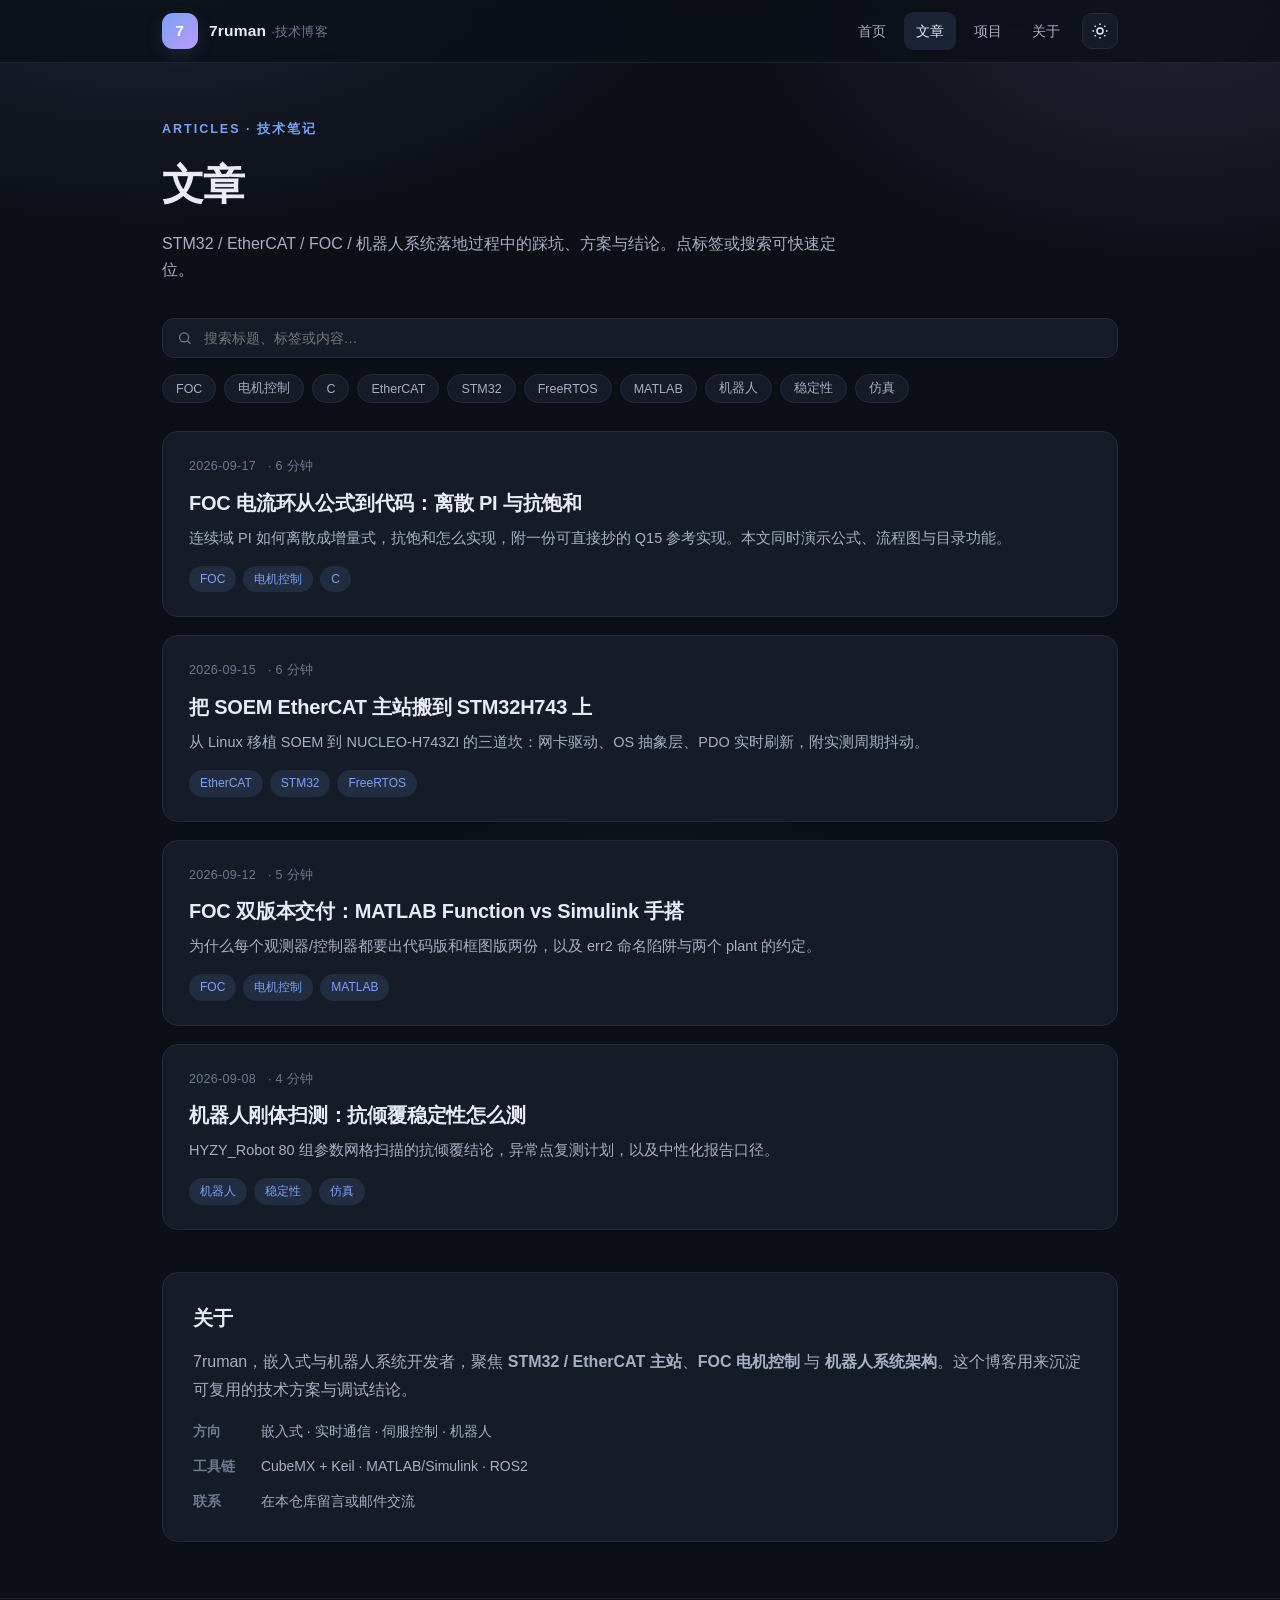
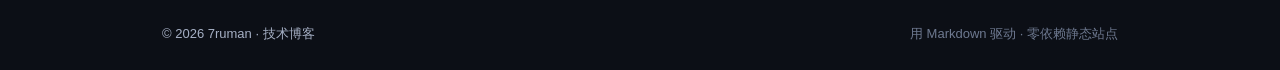
==== articles.html @ bd4d1271 "home: fullscreen 3D robot landing (Three.js) + move article list to articles.html" ====
<!DOCTYPE html>
<html lang="zh-CN" data-theme="dark">
<head>
<meta charset="UTF-8" />
<meta name="viewport" content="width=device-width, initial-scale=1.0" />
<title>文章 · 7ruman的技术博客</title>
<meta name="description" content="7ruman 的技术笔记：STM32 / EtherCAT / FOC / 机器人系统" />
<link rel="stylesheet" href="assets/css/style.css" />
</head>
<body>
<header class="site-header">
  <div class="container header-inner">
    <a class="brand" href="index.html">
      <span class="brand-mark">7</span>
      <span class="brand-name">7ruman<em>·技术博客</em></span>
    </a>
    <nav class="nav">
      <a href="index.html">首页</a>
      <a href="articles.html" class="active">文章</a>
      <a href="projects.html">项目</a>
      <a href="#about">关于</a>
      <button id="theme-toggle" class="icon-btn" title="切换主题" aria-label="切换主题">
        <svg class="ico-sun" viewBox="0 0 24 24" width="18" height="18" fill="none" stroke="currentColor" stroke-width="2"><circle cx="12" cy="12" r="4"/><path d="M12 2v2M12 20v2M4.9 4.9l1.4 1.4M17.7 17.7l1.4 1.4M2 12h2M20 12h2M4.9 19.1l1.4-1.4M17.7 6.3l1.4-1.4"/></svg>
        <svg class="ico-moon" viewBox="0 0 24 24" width="18" height="18" fill="none" stroke="currentColor" stroke-width="2"><path d="M21 12.8A9 9 0 1 1 11.2 3 7 7 0 0 0 21 12.8z"/></svg>
      </button>
    </nav>
  </div>
</header>

<main class="container main">
  <section class="page-head">
    <p class="eyebrow">ARTICLES · 技术笔记</p>
    <h1>文章</h1>
    <p>STM32 / EtherCAT / FOC / 机器人系统落地过程中的踩坑、方案与结论。点标签或搜索可快速定位。</p>
  </section>

  <div class="toolbar">
    <div class="search-box">
      <svg viewBox="0 0 24 24" width="16" height="16" fill="none" stroke="currentColor" stroke-width="2"><circle cx="11" cy="11" r="7"/><path d="M21 21l-4.3-4.3"/></svg>
      <input id="search" type="search" placeholder="搜索标题、标签或内容…" autocomplete="off" />
    </div>
    <div id="tags" class="tags"></div>
  </div>

  <section id="posts" class="posts">
    <div id="post-list" class="post-list"><!-- rendered by app.js --></div>
    <p id="empty" class="empty-tip" hidden>没有匹配的文章。</p>
  </section>

  <section id="about" class="about card">
    <h2>关于</h2>
    <p>7ruman，嵌入式与机器人系统开发者，聚焦 <strong>STM32 / EtherCAT 主站</strong>、<strong>FOC 电机控制</strong> 与 <strong>机器人系统架构</strong>。这个博客用来沉淀可复用的技术方案与调试结论。</p>
    <ul class="about-links">
      <li><span>方向</span> 嵌入式 · 实时通信 · 伺服控制 · 机器人</li>
      <li><span>工具链</span> CubeMX + Keil · MATLAB/Simulink · ROS2</li>
      <li><span>联系</span> 在本仓库留言或邮件交流</li>
    </ul>
  </section>
</main>

<footer class="site-footer">
  <div class="container">
    <span>© <span id="year"></span> 7ruman · 技术博客</span>
    <span class="muted">用 Markdown 驱动 · 零依赖静态站点</span>
  </div>
</footer>

<script src="assets/js/app.js"></script>
</body>
</html>
---- assets/css/style.css ----
/* =========================================================
   7ruman 技术博客 — 设计系统（优雅卡片风 / Fuwari-inspired）
   深色 + 浅色双主题 · 零外部依赖（字体用系统栈）
   ========================================================= */

:root {
  /* 深色主题（默认） */
  --bg: #0c0f16;
  --bg-soft: #121722;
  --bg-card: #151b27;
  --bg-card-2: #1a2130;
  --border: #232c3d;
  --border-soft: #1c2433;
  --text: #e8ebf4;
  --text-soft: #a6b0c5;
  --muted: #6e7990;
  --accent: #7aa2f7;
  --accent-2: #bb9af7;
  --accent-3: #7dcfff;
  --accent-soft: rgba(122,162,247,.13);
  --accent-2-soft: rgba(187,154,247,.13);
  --code-bg: #0f131c;
  --shadow: 0 12px 34px rgba(0,0,0,.42);
  --shadow-sm: 0 5px 16px rgba(0,0,0,.28);
  --radius: 16px;
  --radius-sm: 11px;
  --maxw: 1000px;
  --header-h: 62px;
  --serif: "Noto Serif SC", Georgia, "Songti SC", serif;
  --sans: -apple-system, BlinkMacSystemFont, "Segoe UI", "PingFang SC", "Microsoft YaHei", Roboto, Helvetica, Arial, sans-serif;
  --mono: "JetBrains Mono", "SFMono-Regular", Consolas, "Liberation Mono", Menlo, monospace;
}
[data-theme="light"] {
  --bg: #f5f7fb;
  --bg-soft: #eaeef6;
  --bg-card: #ffffff;
  --bg-card-2: #f7f9fd;
  --border: #e4e8f1;
  --border-soft: #edf1f7;
  --text: #1a2030;
  --text-soft: #4c5769;
  --muted: #8a94a7;
  --accent: #3d6fe3;
  --accent-2: #7c5cff;
  --accent-3: #0e93ad;
  --accent-soft: rgba(61,111,227,.09);
  --accent-2-soft: rgba(124,92,255,.09);
  --code-bg: #f1f4fa;
  --shadow: 0 12px 34px rgba(23,38,80,.09);
  --shadow-sm: 0 5px 16px rgba(23,38,80,.06);
}

* { box-sizing: border-box; }
html { scroll-behavior: smooth; scroll-padding-top: 84px; }
body {
  margin: 0;
  font-family: var(--sans);
  color: var(--text);
  line-height: 1.72;
  -webkit-font-smoothing: antialiased;
  text-rendering: optimizeLegibility;
  background-color: var(--bg);
  /* 渐变网格背景（替代纯色，制造氛围） */
  background-image:
    radial-gradient(60% 42% at 12% -4%, var(--accent-soft), transparent 70%),
    radial-gradient(46% 38% at 92% 2%, var(--accent-2-soft), transparent 72%),
    radial-gradient(40% 30% at 50% 110%, rgba(125,207,255,.07), transparent 70%);
  background-attachment: fixed;
  transition: background-color .3s ease, color .3s ease;
}
a { color: var(--accent); text-decoration: none; }
a:hover { text-decoration: underline; text-underline-offset: 3px; }
.container { max-width: var(--maxw); margin: 0 auto; padding: 0 22px; }
::selection { background: color-mix(in srgb, var(--accent) 32%, transparent); }

/* 滚动条 */
::-webkit-scrollbar { width: 10px; height: 10px; }
::-webkit-scrollbar-thumb { background: var(--border); border-radius: 8px; border: 2px solid var(--bg); }
::-webkit-scrollbar-thumb:hover { background: var(--muted); }

/* ---------- 阅读进度条 ---------- */
.progress-bar {
  position: fixed; top: 0; left: 0; height: 3px; width: 0;
  background: linear-gradient(90deg, var(--accent), var(--accent-2), var(--accent-3));
  z-index: 60; transition: width .1s linear; box-shadow: 0 0 12px var(--accent-soft);
}

/* ---------- Header ---------- */
.site-header {
  position: sticky; top: 0; z-index: 40;
  background: color-mix(in srgb, var(--bg) 80%, transparent);
  backdrop-filter: saturate(170%) blur(14px);
  border-bottom: 1px solid var(--border-soft);
}
.header-inner { display: flex; align-items: center; justify-content: space-between; height: var(--header-h); }
.brand { display: flex; align-items: center; gap: 11px; color: var(--text); font-weight: 700; }
.brand:hover { text-decoration: none; }
.brand-mark {
  width: 36px; height: 36px; border-radius: 11px;
  display: grid; place-items: center;
  background: linear-gradient(135deg, var(--accent), var(--accent-2));
  color: #fff; font-weight: 800; font-size: 15px; letter-spacing: .5px;
  box-shadow: 0 6px 18px var(--accent-soft);
}
.brand-name { font-size: 15.5px; letter-spacing: .2px; }
.brand-name em { font-style: normal; color: var(--muted); font-weight: 500; margin-left: 5px; font-size: 13px; }
.nav { display: flex; align-items: center; gap: 6px; }
.nav a { color: var(--text-soft); font-size: 14px; font-weight: 500; padding: 7px 12px; border-radius: 9px; transition: .2s; }
.nav a:hover { color: var(--text); background: var(--accent-soft); text-decoration: none; }
.nav a.active { color: var(--text); background: var(--accent-soft); }
.icon-btn {
  display: grid; place-items: center; width: 36px; height: 36px; margin-left: 4px;
  border: 1px solid var(--border); background: var(--bg-card); color: var(--text);
  border-radius: 10px; cursor: pointer; transition: .2s;
}
.icon-btn:hover { border-color: var(--accent); color: var(--accent); transform: translateY(-1px); }
.ico-moon { display: none; }
[data-theme="light"] .ico-sun { display: none; }
[data-theme="light"] .ico-moon { display: block; }

/* ---------- Hero（全屏交互机器人） ---------- */
.hero--robot {
  min-height: calc(100vh - var(--header-h));
  display: flex; flex-direction: column; align-items: center; justify-content: center;
  text-align: center; padding: 48px 22px; position: relative; overflow: hidden;
}
.robot-stage { width: 244px; max-width: 56vw; margin-bottom: 26px; animation: robot-float 4.6s ease-in-out infinite; }
.robot { width: 100%; height: auto; display: block; transform: rotate(var(--tilt, 0deg)); transform-origin: 50% 62%; transition: transform .25s ease; }
@keyframes robot-float { 0%,100% { transform: translateY(0); } 50% { transform: translateY(-14px); } }
.robot .antenna { stroke: var(--accent); }
.robot .led { fill: var(--accent); }
.robot .led-pulse { fill: var(--accent); opacity: .35; transform-origin: 100px 16px; animation: led-pulse 2.4s ease-in-out infinite; }
@keyframes led-pulse { 0%,100% { transform: scale(1); opacity: .35; } 50% { transform: scale(2); opacity: 0; } }
.robot .body { fill: var(--bg-card); stroke: var(--accent); stroke-width: 2.5; }
.robot .socket { fill: var(--bg); stroke: var(--accent); stroke-width: 2; }
.robot .pupil { fill: var(--accent); }
.robot .mouth { fill: var(--accent); }
.robot .panel { fill: var(--bg-soft); stroke: var(--accent); stroke-width: 2; }
.hero--robot .hero-eyebrow { margin-top: 4px; }
.hero-eyebrow { color: var(--accent); font-size: 12px; letter-spacing: 3.5px; font-weight: 700; margin: 0 0 16px; }
.hero-title { font-size: clamp(31px, 5.2vw, 50px); line-height: 1.16; margin: 0 0 18px; font-weight: 800; letter-spacing: -1px; }
.hero-title br + * { }
.hero-sub { color: var(--text-soft); max-width: 650px; font-size: 16px; margin: 0 0 28px; }
.hero-actions { display: flex; gap: 12px; flex-wrap: wrap; justify-content: center; }
.hero-scroll {
  position: absolute; bottom: 22px; left: 0; right: 0;
  display: inline-flex; align-items: center; justify-content: center; gap: 7px;
  color: var(--muted); font-size: 12px; letter-spacing: 1px;
}
.hero-scroll:hover { color: var(--accent); text-decoration: none; }
.hero-scroll svg { animation: scroll-bob 1.8s ease-in-out infinite; }
@keyframes scroll-bob { 0%,100% { transform: translateY(0); } 50% { transform: translateY(4px); } }

/* ---------- 按钮 ---------- */
.btn { display: inline-flex; align-items: center; gap: 8px; padding: 11px 21px; border-radius: 11px; font-weight: 600; font-size: 14px; cursor: pointer; border: 1px solid transparent; transition: .2s; }
.btn:hover { text-decoration: none; transform: translateY(-2px); }
.btn-primary { background: linear-gradient(135deg, var(--accent), var(--accent-2)); color: #fff; box-shadow: 0 10px 24px var(--accent-soft); }
.btn-ghost { background: var(--bg-card); color: var(--text); border-color: var(--border); }
.btn-ghost:hover { border-color: var(--accent); color: var(--accent); }

/* ---------- 工具条 / 搜索 / 标签 ---------- */
.toolbar { display: flex; align-items: center; justify-content: space-between; gap: 16px; flex-wrap: wrap; margin: 10px 0 28px; }
.search-box { display: flex; align-items: center; gap: 9px; background: var(--bg-card); border: 1px solid var(--border); border-radius: 12px; padding: 10px 14px; color: var(--muted); flex: 1; min-width: 220px; transition: .2s; }
.search-box:focus-within { border-color: var(--accent); box-shadow: 0 0 0 3px var(--accent-soft); }
.search-box input { border: 0; background: transparent; outline: none; color: var(--text); font-size: 14px; width: 100%; font-family: var(--sans); }
.tags { display: flex; gap: 8px; flex-wrap: wrap; }
.tag-chip { font-size: 12.5px; padding: 5px 13px; border-radius: 999px; border: 1px solid var(--border); background: var(--bg-card); color: var(--text-soft); cursor: pointer; transition: .18s; }
.tag-chip:hover { color: var(--text); border-color: var(--accent); transform: translateY(-1px); }
.tag-chip.active { background: var(--accent); border-color: var(--accent); color: #fff; }

/* ---------- 文章卡片列表（优雅卡片） ---------- */
.post-list { display: grid; gap: 18px; }
.post-card {
  display: block; position: relative; overflow: hidden;
  background: var(--bg-card); border: 1px solid var(--border);
  border-radius: var(--radius); padding: 24px 26px; transition: transform .22s ease, border-color .22s ease, box-shadow .22s ease;
  color: var(--text);
}
.post-card::before {
  content: ""; position: absolute; left: 0; top: 0; bottom: 0; width: 3px;
  background: linear-gradient(var(--accent), var(--accent-2)); opacity: 0; transition: opacity .22s ease;
}
.post-card:hover { transform: translateY(-4px); border-color: color-mix(in srgb, var(--accent) 55%, var(--border)); box-shadow: var(--shadow); text-decoration: none; }
.post-card:hover::before { opacity: 1; }
.post-card .meta { display: flex; gap: 12px; align-items: center; color: var(--muted); font-size: 12.5px; margin-bottom: 11px; letter-spacing: .3px; }
.post-card .meta .dot { width: 3px; height: 3px; border-radius: 50%; background: var(--muted); }
.post-card h3 { margin: 0 0 9px; font-size: 20px; line-height: 1.4; letter-spacing: -.2px; }
.post-card:hover h3 { color: var(--accent); }
.post-card p { margin: 0 0 15px; color: var(--text-soft); font-size: 14.5px; }
.post-card .card-tags { display: flex; gap: 7px; flex-wrap: wrap; }
.post-card .card-tags span { font-size: 12px; color: var(--accent); background: var(--accent-soft); padding: 3px 11px; border-radius: 999px; }

/* ---------- 卡片 / 关于 ---------- */
.card { background: var(--bg-card); border: 1px solid var(--border); border-radius: var(--radius); }
.about { margin: 42px 0 10px; padding: 28px 30px; }
.about h2 { margin: 0 0 13px; font-size: 20px; }
.about p { color: var(--text-soft); margin: 0 0 16px; }
.about-links { list-style: none; padding: 0; margin: 0; display: grid; gap: 11px; }
.about-links li { font-size: 14px; color: var(--text-soft); }
.about-links span { display: inline-block; width: 64px; color: var(--muted); font-weight: 600; }

/* ---------- 文章页布局（内容 + TOC 侧栏） ---------- */
.article-layout { display: grid; grid-template-columns: minmax(0, 1fr) 236px; gap: 40px; align-items: start; padding: 30px 0 8px; }
.article { min-width: 0; }

/* 文章头卡片 */
.post-header { margin: 0 0 26px; }
.post-header .post-meta { display: flex; gap: 10px; align-items: center; color: var(--muted); font-size: 13px; margin-bottom: 14px; flex-wrap: wrap; }
.post-header h1 { font-size: clamp(27px, 4vw, 38px); line-height: 1.24; margin: 0; letter-spacing: -.7px; }

.article h1 { font-size: clamp(27px, 4vw, 38px); line-height: 1.24; margin: 0 0 18px; letter-spacing: -.7px; }
.article h2 { font-size: 23px; margin: 42px 0 15px; padding-bottom: 9px; border-bottom: 1px solid var(--border); letter-spacing: -.3px; scroll-margin-top: 80px; }
.article h3 { font-size: 19px; margin: 30px 0 11px; scroll-margin-top: 80px; }
.article h4 { font-size: 16.5px; margin: 24px 0 9px; scroll-margin-top: 80px; }
.article p { margin: 15px 0; }
.article ul, .article ol { padding-left: 24px; margin: 15px 0; }
.article li { margin: 7px 0; }
.article blockquote { margin: 20px 0; padding: 14px 20px; border-left: 3px solid var(--accent); background: var(--accent-soft); border-radius: 0 12px 12px 0; color: var(--text-soft); }
.article blockquote p { margin: 4px 0; }
.article code { font-family: var(--mono); font-size: .87em; background: var(--code-bg); padding: 2px 7px; border-radius: 6px; border: 1px solid var(--border-soft); }
.article img { max-width: 100%; border-radius: 12px; margin: 16px 0; cursor: zoom-in; border: 1px solid var(--border-soft); }
.article table { width: 100%; border-collapse: separate; border-spacing: 0; margin: 20px 0; font-size: 14px; border: 1px solid var(--border); border-radius: 12px; overflow: hidden; }
.article th, .article td { border-bottom: 1px solid var(--border); padding: 10px 14px; text-align: left; }
.article th { background: var(--bg-soft); font-weight: 600; }
.article tr:last-child td { border-bottom: 0; }
.article hr { border: 0; border-top: 1px solid var(--border); margin: 34px 0; }
.article a { border-bottom: 1px solid color-mix(in srgb, var(--accent) 40%, transparent); }

/* ---------- 代码块（语言标签 + 复制 + 行号） ---------- */
.code-block { position: relative; margin: 20px 0; border: 1px solid var(--border); border-radius: 13px; overflow: hidden; background: var(--code-bg); }
.code-head { display: flex; align-items: center; justify-content: space-between; padding: 8px 14px; background: var(--bg-card-2); border-bottom: 1px solid var(--border); }
.code-lang { font-family: var(--mono); font-size: 11.5px; letter-spacing: .6px; text-transform: uppercase; color: var(--muted); }
.code-copy { font-size: 12px; font-weight: 600; color: var(--text-soft); background: transparent; border: 1px solid var(--border); border-radius: 7px; padding: 3px 11px; cursor: pointer; transition: .18s; }
.code-copy:hover { color: var(--accent); border-color: var(--accent); }
.code-copy.copied { color: #46c07a; border-color: #46c07a; }
.code-block pre { margin: 0; padding: 15px 16px; overflow-x: auto; line-height: 1.62; background: transparent; border: 0; border-radius: 0; }
.code-block pre code { background: none; border: 0; padding: 0; font-size: 13.5px; counter-reset: ln; }
.code-line { display: block; padding-left: 3.1em; position: relative; }
.code-line::before { counter-increment: ln; content: counter(ln); position: absolute; left: 0; width: 2.3em; text-align: right; color: var(--muted); opacity: .5; user-select: none; }
.article pre:not(.code-block pre) { background: var(--code-bg); border: 1px solid var(--border); border-radius: 12px; padding: 16px 18px; overflow-x: auto; margin: 18px 0; }

/* ---------- TOC 侧栏 ---------- */
.toc { position: sticky; top: calc(var(--header-h) + 22px); font-size: 13.5px; max-height: calc(100vh - var(--header-h) - 60px); overflow-y: auto; padding-left: 4px; }
.toc-title { font-size: 12px; letter-spacing: 2px; text-transform: uppercase; color: var(--muted); font-weight: 700; margin: 0 0 12px; }
.toc ul { list-style: none; margin: 0; padding: 0; border-left: 1px solid var(--border); }
.toc li a { display: block; padding: 5px 0 5px 13px; color: var(--muted); border-left: 2px solid transparent; margin-left: -1px; transition: .18s; line-height: 1.5; }
.toc li a:hover { color: var(--text); text-decoration: none; }
.toc li a.active { color: var(--accent); border-left-color: var(--accent); font-weight: 600; }
.toc li.lvl-3 a { padding-left: 26px; font-size: 13px; }

/* ---------- 返回顶部 ---------- */
.back-to-top {
  position: fixed; right: 24px; bottom: 26px; width: 44px; height: 44px; z-index: 45;
  display: grid; place-items: center; border-radius: 13px; cursor: pointer;
  background: var(--bg-card); border: 1px solid var(--border); color: var(--text);
  box-shadow: var(--shadow-sm); opacity: 0; transform: translateY(12px); pointer-events: none; transition: .25s;
}
.back-to-top.show { opacity: 1; transform: translateY(0); pointer-events: auto; }
.back-to-top:hover { color: var(--accent); border-color: var(--accent); transform: translateY(-3px); }

/* ---------- 图片灯箱 ---------- */
.lightbox { position: fixed; inset: 0; z-index: 80; background: rgba(6,8,13,.92); display: none; align-items: center; justify-content: center; padding: 40px; backdrop-filter: blur(4px); }
.lightbox.open { display: flex; }
.lightbox img { max-width: 92vw; max-height: 86vh; border-radius: 12px; box-shadow: 0 24px 70px rgba(0,0,0,.6); }
.lightbox-close { position: absolute; top: 20px; right: 24px; width: 42px; height: 42px; border-radius: 12px; border: 1px solid rgba(255,255,255,.18); background: rgba(255,255,255,.06); color: #fff; font-size: 20px; cursor: pointer; display: grid; place-items: center; transition: .2s; }
.lightbox-close:hover { background: rgba(255,255,255,.14); }
.lightbox-cap { position: absolute; bottom: 24px; left: 0; right: 0; text-align: center; color: #cfd6e4; font-size: 13px; }

/* ---------- KaTeX / Mermaid 容器 ---------- */
.math-block { margin: 22px 0; overflow-x: auto; text-align: center; }
.katex-display { overflow-x: auto; overflow-y: hidden; padding: 6px 0; margin: 0; }
.article .math { font-family: var(--serif); }
.mermaid { text-align: center; margin: 20px 0; background: var(--bg-card); border: 1px solid var(--border); border-radius: 13px; padding: 18px; overflow-x: auto; }
.mermaid[data-processed] { background: transparent; border: 0; padding: 0; }

/* ---------- 语法高亮 token ---------- */
.tok-key { color: #ff7b9c; }
.tok-str { color: #8ce99a; }
.tok-com { color: #6b7585; font-style: italic; }
.tok-num { color: #ffd479; }
.tok-fn  { color: #74c0fc; }
.tok-op  { color: #d0bfff; }
[data-theme="light"] .tok-key { color: #c2255c; }
[data-theme="light"] .tok-str { color: #2f8a3b; }
[data-theme="light"] .tok-com { color: #8a94a6; }
[data-theme="light"] .tok-num { color: #b8860b; }
[data-theme="light"] .tok-fn  { color: #1c6fd6; }
[data-theme="light"] .tok-op  { color: #7a3fd0; }

.post-nav { margin: 34px 0 10px; }

/* ---------- Footer ---------- */
.site-footer { border-top: 1px solid var(--border-soft); margin-top: 56px; padding: 24px 0; }
.site-footer .container { display: flex; justify-content: space-between; gap: 10px; flex-wrap: wrap; font-size: 13px; color: var(--text-soft); }
.site-footer .muted { color: var(--muted); }

.empty-tip { color: var(--muted); text-align: center; padding: 40px 0; }

/* ---------- Projects 页 ---------- */
.page-head { padding: 56px 0 26px; position: relative; overflow: hidden; }
.page-head .eyebrow { color: var(--accent); font-size: 12.5px; letter-spacing: 2px; font-weight: 700; margin: 0 0 10px; }
.page-head h1 { font-size: clamp(28px, 5vw, 42px); margin: 0 0 10px; letter-spacing: -.8px; }
.page-head p { color: var(--text-soft); margin: 0; max-width: 680px; line-height: 1.6; }

.proj-toolbar { display: flex; gap: 14px; align-items: center; justify-content: space-between; flex-wrap: wrap; margin: 22px 0 6px; }
.proj-count { color: var(--muted); font-size: 13px; }

.proj-cat { margin: 32px 0 15px; font-size: 13px; letter-spacing: 1.5px; text-transform: uppercase; color: var(--accent-2); font-weight: 700; display: flex; align-items: center; gap: 10px; }
.proj-cat::after { content: ""; flex: 1; height: 1px; background: var(--border); }

.proj-grid { display: grid; grid-template-columns: repeat(auto-fill, minmax(300px, 1fr)); gap: 18px; }
.proj-card { position: relative; background: var(--bg-card); border: 1px solid var(--border); border-radius: var(--radius); padding: 20px 20px 18px; display: flex; flex-direction: column; gap: 11px; transition: transform .2s ease, border-color .2s ease, box-shadow .2s ease; }
.proj-card:hover { transform: translateY(-4px); border-color: color-mix(in srgb, var(--accent) 55%, var(--border)); box-shadow: var(--shadow); }
.proj-card .pc-head { display: flex; align-items: flex-start; justify-content: space-between; gap: 8px; }
.proj-card h3 { font-size: 17px; margin: 0; line-height: 1.35; }
.proj-card .pc-desc { color: var(--text-soft); font-size: 13.5px; line-height: 1.62; margin: 0; flex: 1; }
.proj-card .pc-path { font-family: var(--mono); font-size: 11.5px; color: var(--muted); background: var(--code-bg); border: 1px solid var(--border-soft); border-radius: 8px; padding: 6px 9px; word-break: break-all; }
.proj-card .card-tags { display: flex; flex-wrap: wrap; gap: 6px; }
.proj-card .card-tags span { font-size: 11.5px; color: var(--text-soft); background: var(--accent-soft); border-radius: 999px; padding: 3px 10px; }

.proj-card .pc-clone { display: flex; flex-direction: column; gap: 7px; margin-top: 2px; }
.proj-card .pc-repo { display: flex; align-items: center; gap: 8px; flex-wrap: wrap; font-size: 12.5px; }
.proj-card .pc-repo a { color: var(--accent); text-decoration: none; font-family: var(--mono); }
.proj-card .pc-repo a:hover { text-decoration: underline; }
.pc-lock { font-size: 11px; padding: 2px 9px; border-radius: 999px; color: #ffd479; background: rgba(255,212,121,.14); white-space: nowrap; }
.pc-lock.public { color: #8ce99a; background: rgba(140,233,154,.14); }
.proj-card .pc-cmd { display: flex; align-items: center; gap: 8px; background: var(--code-bg); border: 1px solid var(--border-soft); border-radius: 8px; padding: 6px 9px; }
.proj-card .pc-cmd code { flex: 1; font-family: var(--mono); font-size: 11.5px; color: var(--text-soft); overflow-x: auto; white-space: nowrap; background: none; border: 0; padding: 0; }
.copy-btn { flex: none; font-size: 11.5px; font-weight: 600; color: var(--accent); background: var(--accent-soft); border: 1px solid transparent; border-radius: 7px; padding: 4px 11px; cursor: pointer; transition: .18s; }
.copy-btn:hover { background: var(--accent); color: #fff; }
.copy-btn.copied { background: #2f9e44; color: #fff; }
.proj-card .pc-hint { font-size: 11.5px; color: var(--muted); line-height: 1.5; }
.proj-card .pc-hint b { color: var(--text-soft); }
.proj-card .pc-hint.muted { opacity: .8; }

.clone-note { margin: 26px 0 4px; padding: 20px 22px; background: var(--bg-card); border: 1px solid var(--border); border-left: 3px solid var(--accent); border-radius: var(--radius); }
.clone-note-head { display: flex; align-items: center; gap: 10px; margin-bottom: 11px; }
.clone-note-ico { font-size: 18px; }
.clone-note h2 { font-size: 15px; margin: 0; color: var(--text); }
.clone-note ol { margin: 0; padding-left: 20px; display: flex; flex-direction: column; gap: 7px; }
.clone-note li { font-size: 13px; color: var(--text-soft); line-height: 1.6; }
.clone-note li b { color: var(--accent-2); }
.clone-note code { font-family: var(--mono); font-size: 12px; background: var(--code-bg); border: 1px solid var(--border-soft); border-radius: 6px; padding: 1px 6px; }
.clone-note-tip { margin: 12px 0 0; font-size: 12px; color: var(--muted); line-height: 1.6; }

.status-badge { font-size: 11px; font-weight: 700; padding: 3px 10px; border-radius: 999px; white-space: nowrap; }
.status-active { color: #8ce99a; background: rgba(140,233,154,.14); }
.status-planning { color: #74c0fc; background: rgba(116,192,252,.14); }
.status-demo { color: #ffd479; background: rgba(255,212,121,.14); }
.status-tool { color: #d0bfff; background: rgba(208,191,255,.16); }

/* ---------- 响应式 ---------- */
@media (max-width: 1024px) {
  .article-layout { grid-template-columns: minmax(0, 1fr); }
  .toc { display: none; }
}
@media (max-width: 640px) {
  .hero--robot { padding: 36px 18px; min-height: calc(100vh - var(--header-h)); }
  .toolbar { flex-direction: column; align-items: stretch; }
  .post-card { padding: 20px 20px; }
  .nav a { padding: 6px 9px; font-size: 13px; }
  .proj-grid { grid-template-columns: 1fr; }
  .page-head { padding: 42px 0 20px; }
  .back-to-top { right: 16px; bottom: 18px; }
  .code-line { padding-left: 2.6em; }
}

/* =========================================================
   首页：整屏 3D 机器人（独立落地页，无滚动）
   ========================================================= */
body.home { height: 100vh; height: 100dvh; overflow: hidden; }
body.home .site-header { position: fixed; left: 0; right: 0; background: transparent; border-bottom: 0; backdrop-filter: none; }
body.home .brand-name, body.home .nav a { text-shadow: 0 1px 14px color-mix(in srgb, var(--bg) 70%, transparent); }

.stage { position: fixed; inset: 0; z-index: 0; }
.stage-canvas { position: absolute; inset: 0; width: 100%; height: 100%; display: block; }
.stage-glow {
  position: absolute; left: 50%; top: 45%; width: 80vmin; height: 80vmin; transform: translate(-50%, -50%);
  background: radial-gradient(circle, var(--accent-soft), transparent 66%);
  filter: blur(26px); pointer-events: none;
}
.stage-fallback { position: fixed; inset: 0; z-index: 1; }

.stage-overlay {
  position: fixed; left: 0; right: 0; bottom: 9vh; z-index: 2;
  display: flex; flex-direction: column; align-items: center; text-align: center;
  padding: 0 22px; pointer-events: none;
}
.stage-overlay .hero-eyebrow { margin-bottom: 12px; }
.stage-overlay .hero-title { font-size: clamp(28px, 4.6vw, 46px); margin-bottom: 12px; }
.stage-overlay .hero-sub { font-size: 15px; margin-bottom: 20px; max-width: 540px; }
.stage-overlay .btn, .stage-overlay a { pointer-events: auto; }

.stage-footer {
  position: fixed; left: 0; right: 0; bottom: 14px; z-index: 3;
  display: flex; justify-content: space-between; gap: 10px; flex-wrap: wrap;
  padding: 0 24px; font-size: 12px; color: var(--muted); pointer-events: none;
}
.stage-footer .muted { color: var(--muted); }

@media (max-width: 640px) {
  .stage-overlay { bottom: 12vh; }
  .stage-overlay .hero-title { font-size: clamp(24px, 7.4vw, 32px); }
  .stage-overlay .hero-sub { font-size: 13.5px; }
  .stage-footer { justify-content: center; text-align: center; }
}
@media (max-height: 620px) {
  .stage-overlay { bottom: 5vh; }
  .stage-overlay .hero-sub { display: none; }
}
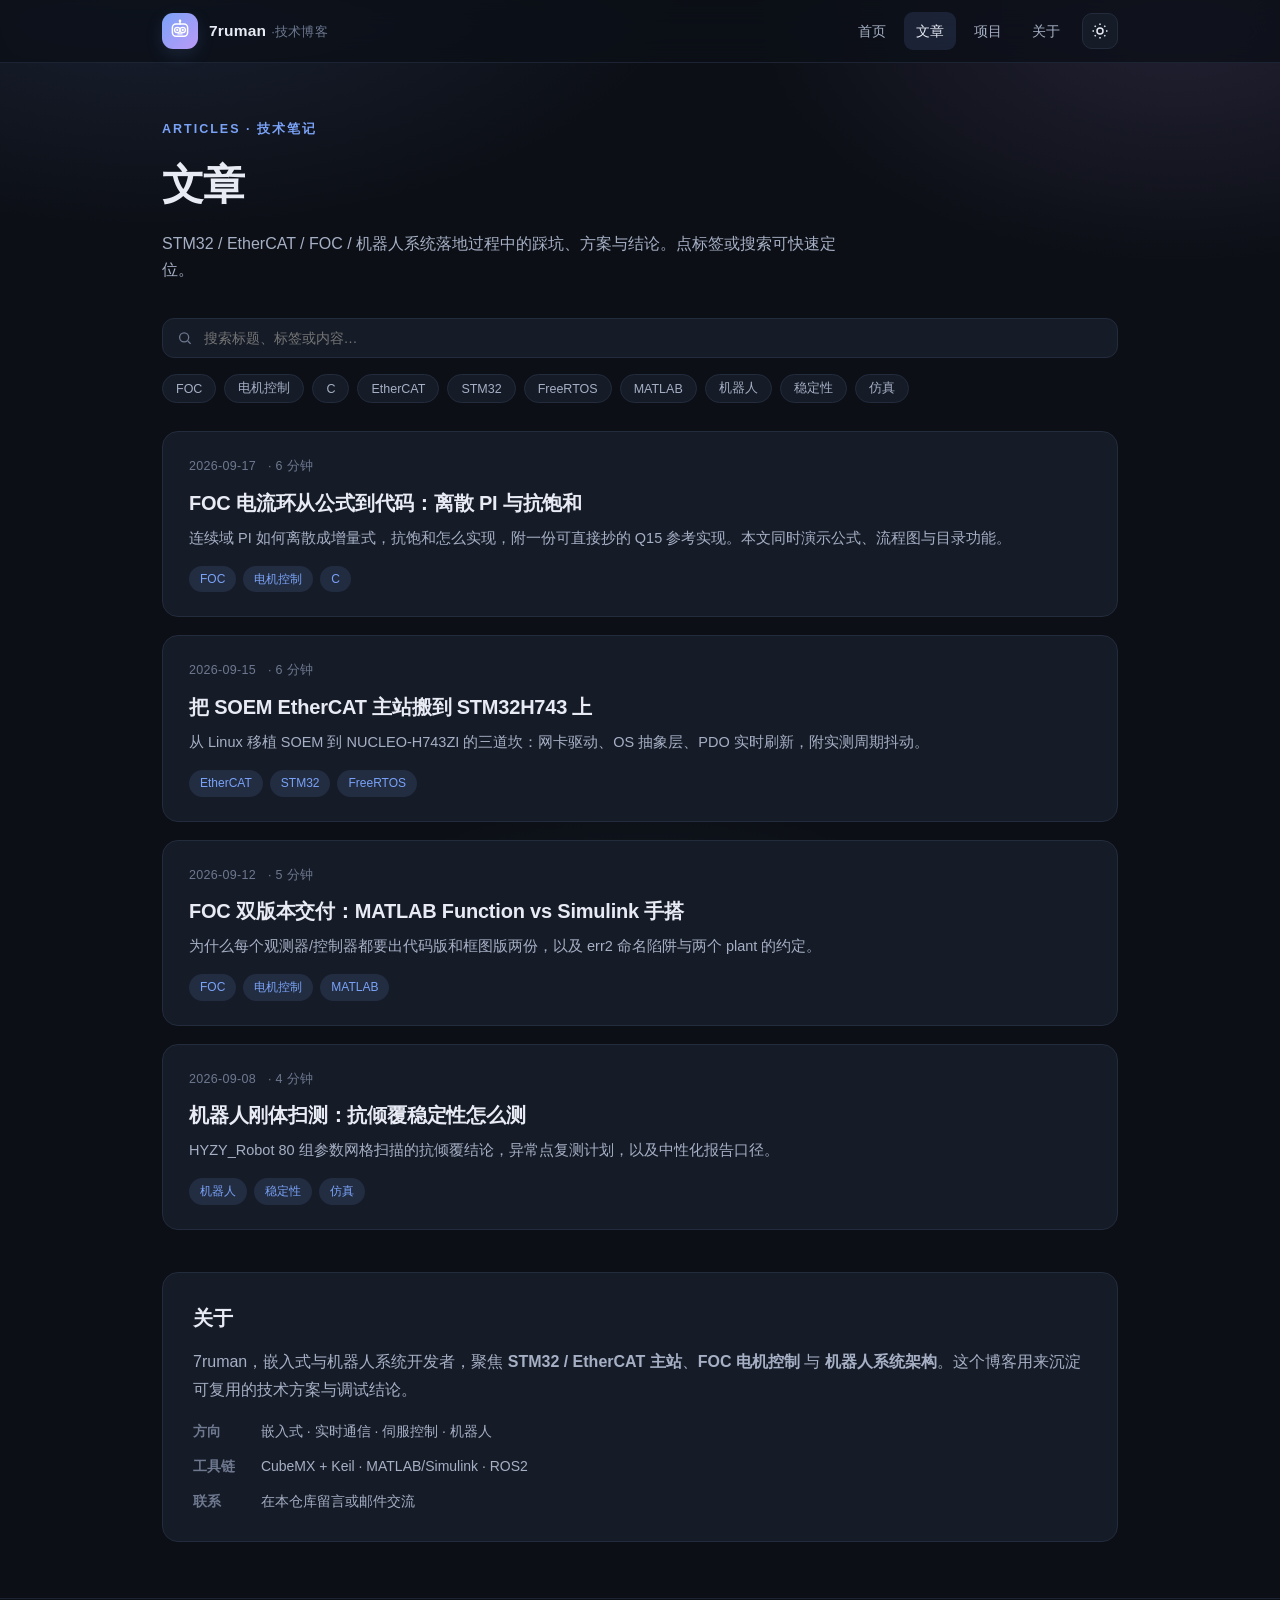
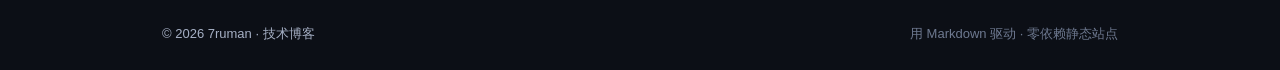
==== commit a5d1b50e: "brand: robot logo that follows the cursor; home keeps only the big robot" ====
--- a/articles.html
+++ b/articles.html
@@ -65,6 +65,7 @@
   </div>
 </footer>
 
+<script src="assets/js/brandbot.js"></script>
 <script src="assets/js/app.js"></script>
 </body>
 </html>
--- a/assets/css/style.css
+++ b/assets/css/style.css
@@ -101,7 +101,16 @@
   background: linear-gradient(135deg, var(--accent), var(--accent-2));
   color: #fff; font-weight: 800; font-size: 15px; letter-spacing: .5px;
   box-shadow: 0 6px 18px var(--accent-soft);
-}
+  overflow: hidden;
+}
+/* 站标小机器人（眼睛/头部跟随鼠标） */
+.brandbot { display: block; width: 24px; height: 24px; transition: transform .12s ease; transform-origin: 50% 62%; }
+.brandbot .bb-head, .brandbot .bb-socket, .brandbot .bb-ant { fill: none; stroke: #fff; stroke-width: 1.5; stroke-linecap: round; }
+.brandbot .bb-socket { stroke-width: 1.3; }
+.brandbot .bb-mouth { stroke: #fff; stroke-width: 1.3; stroke-linecap: round; }
+.brandbot .bb-pupil { fill: #fff; }
+.brandbot .bb-led { fill: #fff; animation: bb-pulse 2.4s ease-in-out infinite; }
+@keyframes bb-pulse { 0%, 100% { opacity: 1; } 50% { opacity: .35; } }
 .brand-name { font-size: 15.5px; letter-spacing: .2px; }
 .brand-name em { font-style: normal; color: var(--muted); font-weight: 500; margin-left: 5px; font-size: 13px; }
 .nav { display: flex; align-items: center; gap: 6px; }
@@ -381,30 +390,9 @@
 }
 .stage-fallback { position: fixed; inset: 0; z-index: 1; }
 
-.stage-overlay {
-  position: fixed; left: 0; right: 0; bottom: 9vh; z-index: 2;
-  display: flex; flex-direction: column; align-items: center; text-align: center;
-  padding: 0 22px; pointer-events: none;
-}
-.stage-overlay .hero-eyebrow { margin-bottom: 12px; }
-.stage-overlay .hero-title { font-size: clamp(28px, 4.6vw, 46px); margin-bottom: 12px; }
-.stage-overlay .hero-sub { font-size: 15px; margin-bottom: 20px; max-width: 540px; }
-.stage-overlay .btn, .stage-overlay a { pointer-events: auto; }
-
+/* 版面中间只留 3D；页面底部仅一行极淡版权 */
 .stage-footer {
-  position: fixed; left: 0; right: 0; bottom: 14px; z-index: 3;
-  display: flex; justify-content: space-between; gap: 10px; flex-wrap: wrap;
-  padding: 0 24px; font-size: 12px; color: var(--muted); pointer-events: none;
+  position: fixed; left: 0; right: 0; bottom: 16px; z-index: 3;
+  text-align: center; padding: 0 24px; font-size: 12px; color: var(--muted); pointer-events: none;
 }
 .stage-footer .muted { color: var(--muted); }
-
-@media (max-width: 640px) {
-  .stage-overlay { bottom: 12vh; }
-  .stage-overlay .hero-title { font-size: clamp(24px, 7.4vw, 32px); }
-  .stage-overlay .hero-sub { font-size: 13.5px; }
-  .stage-footer { justify-content: center; text-align: center; }
-}
-@media (max-height: 620px) {
-  .stage-overlay { bottom: 5vh; }
-  .stage-overlay .hero-sub { display: none; }
-}
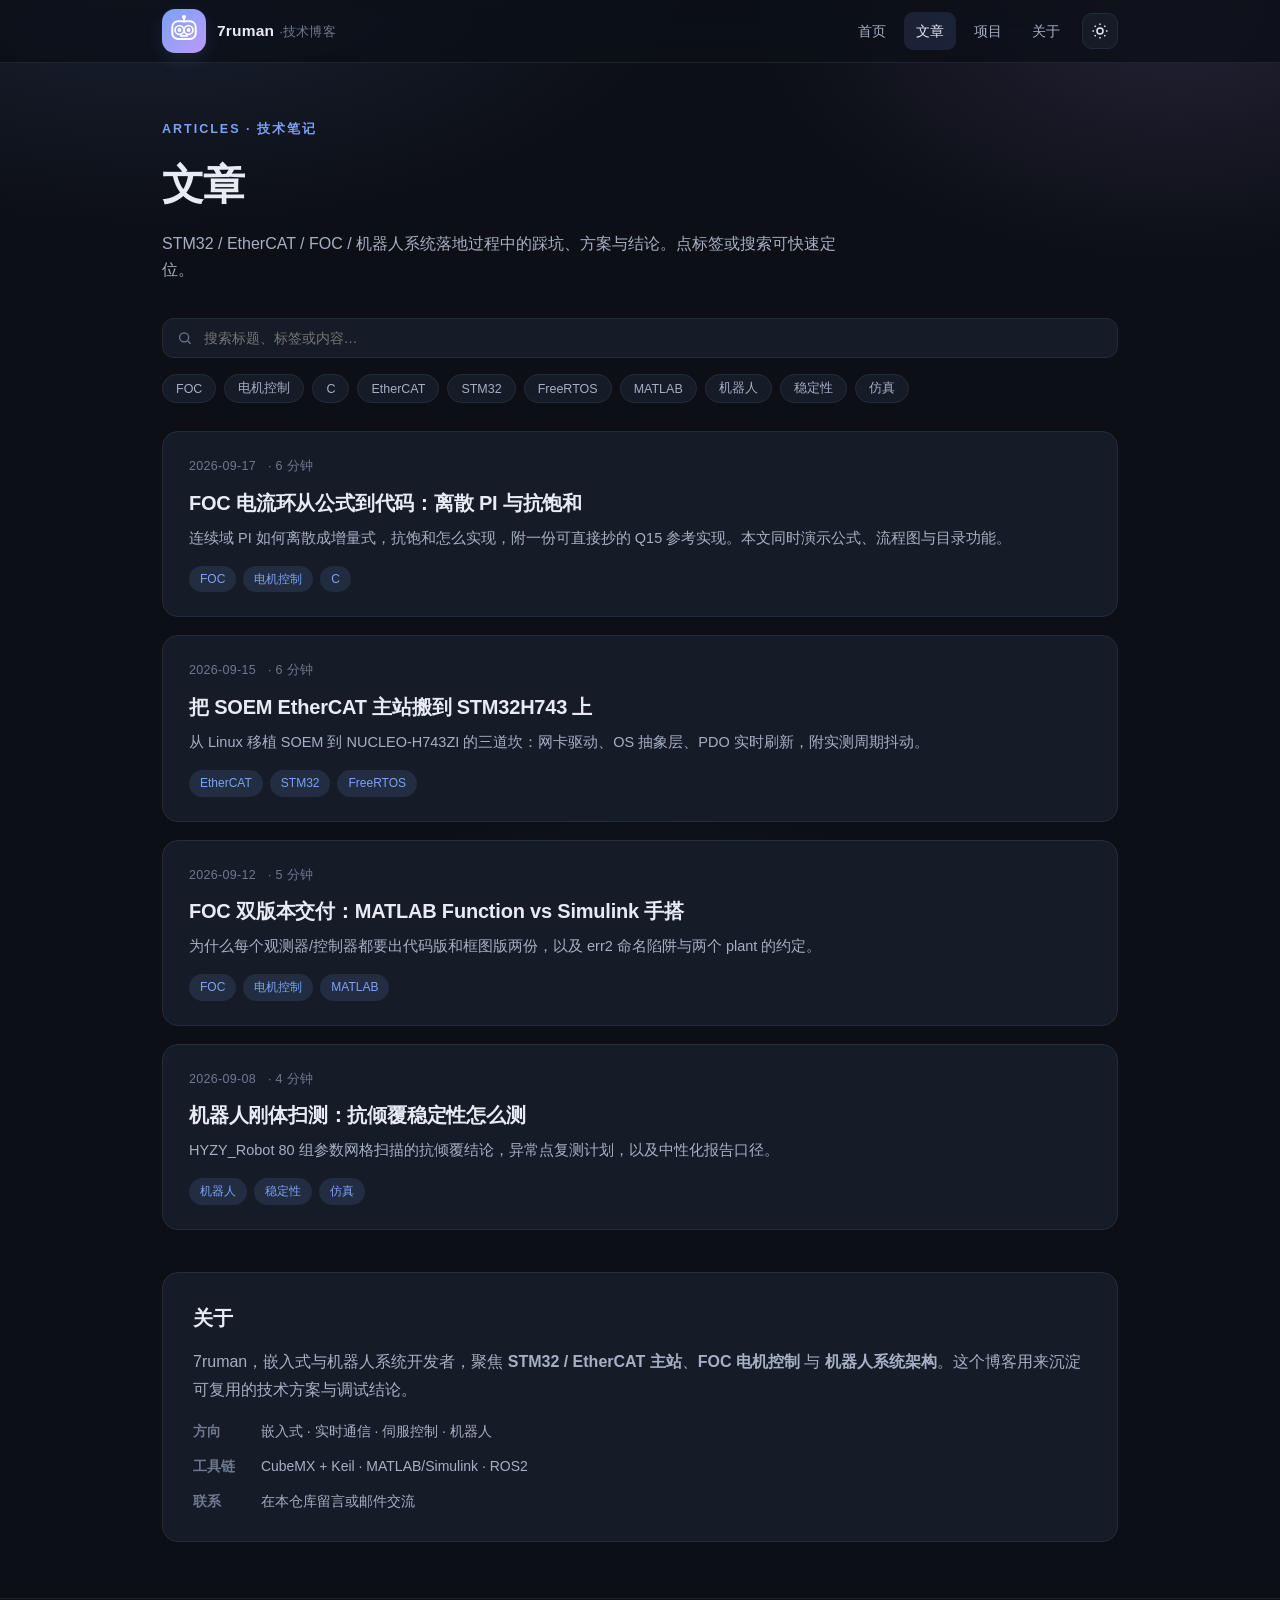
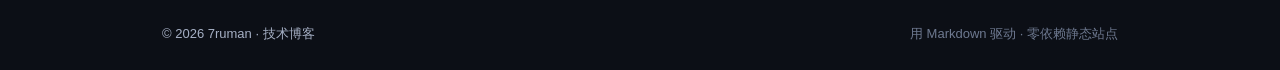
==== commit aa8d6eab: "fix: hard-hide fallback robot via JS inline style, drop halo ghost layer, stronger logo tracking, ca" ====
--- a/articles.html
+++ b/articles.html
@@ -5,7 +5,7 @@
 <meta name="viewport" content="width=device-width, initial-scale=1.0" />
 <title>文章 · 7ruman的技术博客</title>
 <meta name="description" content="7ruman 的技术笔记：STM32 / EtherCAT / FOC / 机器人系统" />
-<link rel="stylesheet" href="assets/css/style.css" />
+<link rel="stylesheet" href="assets/css/style.css?v=5" />
 </head>
 <body>
 <header class="site-header">
@@ -65,7 +65,7 @@
   </div>
 </footer>
 
-<script src="assets/js/brandbot.js"></script>
-<script src="assets/js/app.js"></script>
+<script src="assets/js/brandbot.js?v=5"></script>
+<script src="assets/js/app.js?v=5"></script>
 </body>
 </html>
--- a/assets/css/style.css
+++ b/assets/css/style.css
@@ -96,7 +96,7 @@
 .brand { display: flex; align-items: center; gap: 11px; color: var(--text); font-weight: 700; }
 .brand:hover { text-decoration: none; }
 .brand-mark {
-  width: 36px; height: 36px; border-radius: 11px;
+  width: 44px; height: 44px; border-radius: 13px;
   display: grid; place-items: center;
   background: linear-gradient(135deg, var(--accent), var(--accent-2));
   color: #fff; font-weight: 800; font-size: 15px; letter-spacing: .5px;
@@ -104,7 +104,7 @@
   overflow: hidden;
 }
 /* 站标小机器人（眼睛/头部跟随鼠标） */
-.brandbot { display: block; width: 24px; height: 24px; transition: transform .12s ease; transform-origin: 50% 62%; }
+.brandbot { display: block; width: 32px; height: 32px; transition: transform .08s linear; transform-origin: 50% 62%; }
 .brandbot .bb-head, .brandbot .bb-socket, .brandbot .bb-ant { fill: none; stroke: #fff; stroke-width: 1.5; stroke-linecap: round; }
 .brandbot .bb-socket { stroke-width: 1.3; }
 .brandbot .bb-mouth { stroke: #fff; stroke-width: 1.3; stroke-linecap: round; }
@@ -389,6 +389,8 @@
   filter: blur(26px); pointer-events: none;
 }
 .stage-fallback { position: fixed; inset: 0; z-index: 1; }
+/* 关键：.hero--robot 的 display:flex 会盖过 [hidden] 的 display:none，这里显式压掉 */
+.stage-fallback[hidden] { display: none !important; }
 
 /* 版面中间只留 3D；页面底部仅一行极淡版权 */
 .stage-footer {
